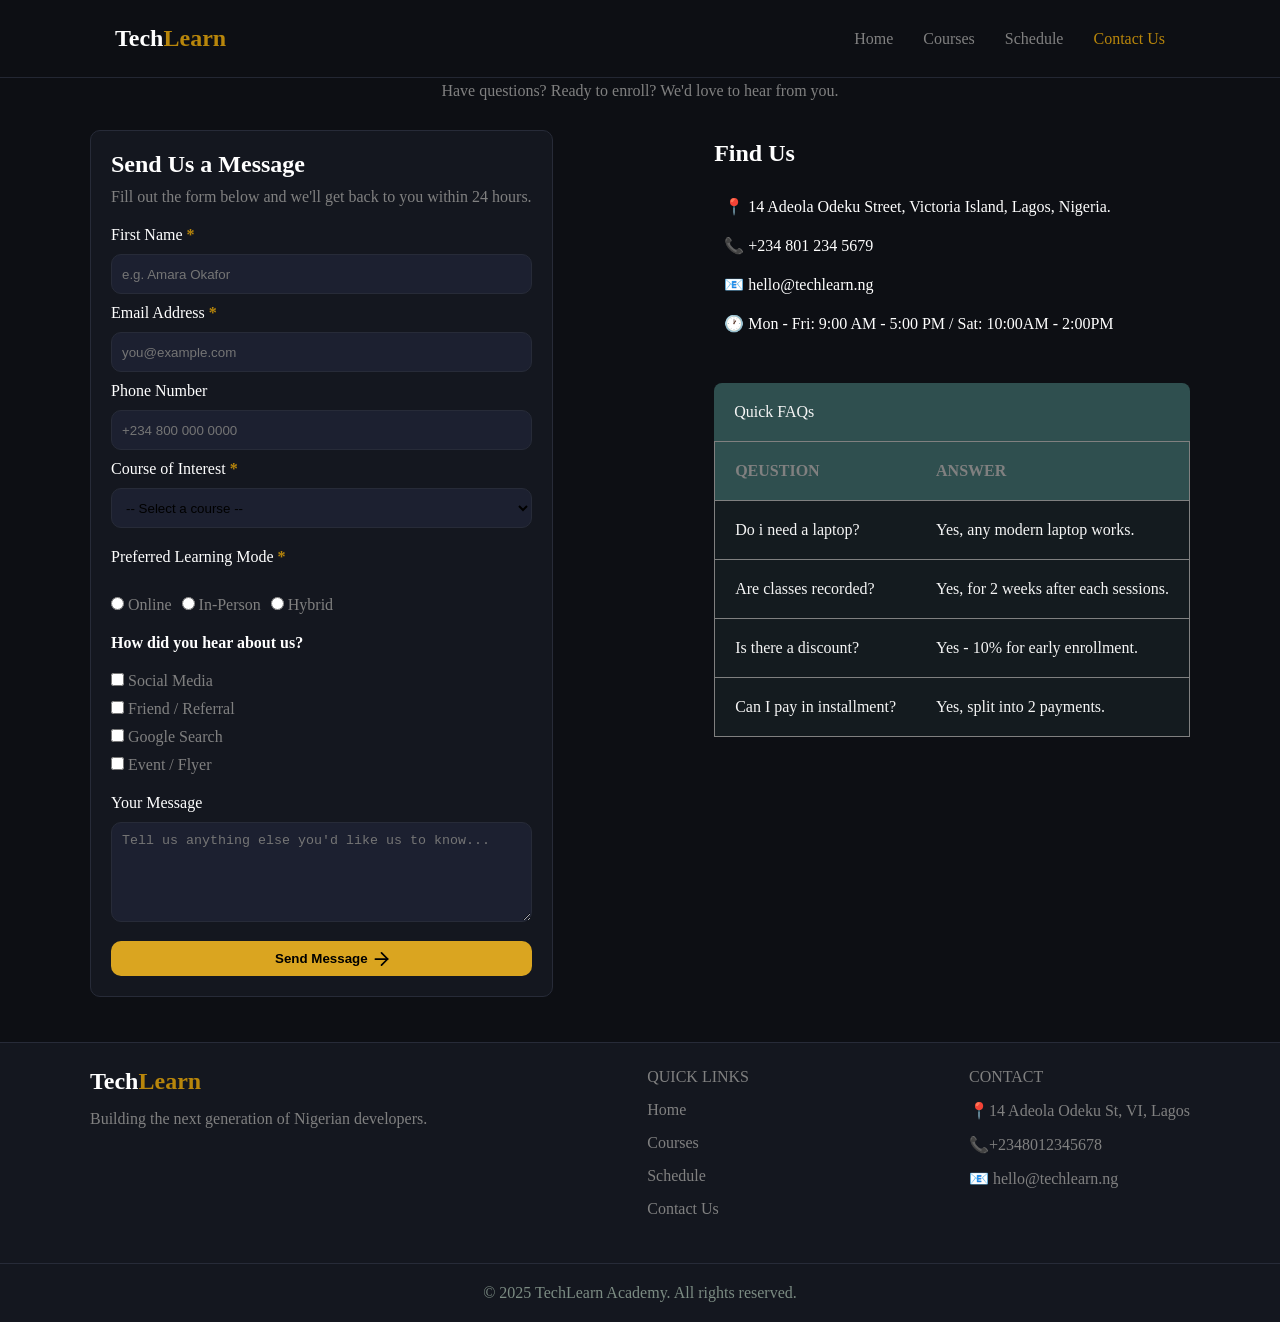
==== contact.html @ 4e8b13d3 "first commit" ====
<!DOCTYPE html>
<html lang="en">
<head>
    <meta charset="UTF-8">
    <meta name="viewport" content="width=device-width, initial-scale=1.0">
    <title>Contact page</title>
    <link rel="stylesheet" href="style.css">
</head>
<body>
    <header>
        <div class="container">
            <div id="logo">
                <h2>Tech<span id="gold">Learn</span></h2>
            </div>
            <navbar class="nav">
                <ul>
                    <li><a href="index.html" target="_blank">Home</a></li>
                    <li><a href="index.html#courses" target="_blank">Courses</a></li>
                    <li><a href="index.html#class-schedule"  target="_blank">Schedule</a></li>
                    <li><a id="active" href="contact.html" target="_blank">Contact Us</a></li>
                </ul>
            </navbar>
        </div>
    </header>

    <section id="layout">
        <div class="container">
            <h1 id="white4">Contact <span id="gold">Us</span></h1>
            <p id="gray">Have questions? Ready to enroll? We'd love to hear from you.</p>

            <div class="container-layout-flex">
                <div class="left-side-layout">
                    <form>
                        <h2>Send Us a Message</h2>
                        <p>Fill out the form below and we'll get back to you within 24 hours.</p>

                        <label for="fname">First Name <span id="gold">*</span></label>
                        <input class="focus-cls" type="text" name="firstname" id="fname" placeholder="e.g. Amara Okafor" required>
                        <label for="email">Email Address <span id="gold">*</span></label>
                        <input class="focus-cls" type="email" name="email" id="email" placeholder="you@example.com" required>
                        <label for="number">Phone Number</label>
                        <input class="focus-cls" type="number" name="number" id="number" placeholder="+234 800 000 0000" required>
                        <label for="course">Course of Interest <span id="gold">*</span></label>
                        <select class="focus-cls" name="course" id="course" required>
                        <option value="" disabled selected>-- Select a course --</option>
                        <option value="">HTML & CSS Foundations</option>
                        <option value="">Full-Stack Javascript</option>
                        <option value="">UI/UX & Design System</option>
                        <option value="">Python for Beginners</option>
                        <option value="">Other / Not sure yet</option>
                        </select>

                        <p id="white2">Preferred Learning Mode <span id="gold">*</span></p>
                        <div class="preferred-mode">
                            <label class="color-gray"><input type="radio" name="radio" id="radio"> Online</label>
                            <label class="color-gray"><input type="radio" name="radio" id="radio"> In-Person</label>
                            <label class="color-gray"><input type="radio" name="radio" id="radio"> Hybrid</label>                    
                        </div>
                
                        <p id="white3">How did you hear about us?</p>
                        <label class="color-gray"><input type="checkbox" name="checkbox" id="checkbox"> Social Media</label>
                        <label class="color-gray"><input type="checkbox" name="checkbox" id="checkbox"> Friend / Referral</label>
                        <label class="color-gray"><input type="checkbox" name="checkbox" id="checkbox"> Google Search</label>
                        <label class="color-gray"><input type="checkbox" name="checkbox" id="checkbox"> Event / Flyer</label>
                
                        <label class="your-message" for="message">Your Message</label>
                        <textarea class="focus-cls" name="message" id="message" placeholder="Tell us anything else you'd like us to know..."></textarea>
                        <button class="submit-message" type="submit">
                                Send Message 
                            <svg class="message" xmlns="http://www.w3.org/2000/svg" width="24" height="24" viewBox="0 0 24 24" fill="none" stroke="currentColor" stroke-width="2" stroke-linecap="round" stroke-linejoin="round" class="lucide lucide-arrow-right-icon lucide-arrow-right"><path d="M5 12h14"/><path d="m12 5 7 7-7 7"/></svg> 
                        </button>
                    </form>
                </div>

                <div class="right-side-layout">
                    <div id="find-us">
                        <h2 id="white">Find Us</h2>
                        <div id="semiwhite">
                            <p>📍 14 Adeola Odeku Street, Victoria Island, Lagos, Nigeria.</p>
                            <p id="hover">📞 +234 801 234 5679</p>
                            <p id="hover">📧 hello@techlearn.ng</p>
                            <p>🕐 Mon - Fri: 9:00 AM - 5:00 PM / Sat: 10:00AM - 2:00PM</p>
                        </div>
                    </div>
                    <table id="table2">
                        <caption>Quick FAQs</caption>
                        <thead>
                            <th>QEUSTION</th>
                            <th>ANSWER</th>
                        </thead>
                        <tbody>
                            <td>Do i need a laptop?</td>
                            <td>Yes, any modern laptop works.</td>
                        </tbody>
                        <tbody>
                            <td>Are classes recorded?</td>
                            <td>Yes, for 2 weeks after each sessions.</td>
                        </tbody>
                        <tbody>
                            <td>Is there a discount?</td>
                            <td>Yes - 10% for early enrollment.</td>
                        </tbody>
                        <tbody>
                            <td>Can I pay in installment?</td>
                            <td>Yes, split into 2 payments.</td>
                        </tbody>
                    </table>
                </div>
            </div>
        </div>
    </section>

    <footer id="footer">
        <div class="container">
            <div>
                <h2>Tech<span id="gold">Learn</span></h2>
                <p>Building the next generation of Nigerian developers.</p>
            </div>
            <div>
                <p>QUICK LINKS</p>
                <ul>
                    <li><a href="index.html" target="_blank">Home</a></li>
                    <li><a href="index.html#courses" target="_blank">Courses</a></li>
                    <li><a href="index.html#class-schedule" target="_blank">Schedule</a></li>
                    <li><a href="contact.html" target="_blank">Contact Us</a></li>
                </ul>
            </div>
            <div>
                <p>CONTACT</p>
                <p>📍14 Adeola Odeku St, VI, Lagos</p>
                <p>📞+2348012345678</p>
                <p>📧 hello@techlearn.ng</p>
            </div>
        </div>
    </footer>
            <div class="footer">
                <p>&copy; 2025 TechLearn Academy. All rights reserved.</p>
            </div>
</body>
</html>
---- style.css ----
*{
    box-sizing: border-box;
    margin: 0;
    padding: 0;
}

#gold{
    color: darkgoldenrod;
    font-weight: bold;
}

html{
    scroll-behavior: smooth;
}

:root{
    
}

.container{
    max-width: 1100px;
    margin: auto;
}

header {
    background-color: #0d0f14;
    border-bottom: 1px solid #232733;
    position: fixed;
    width: 100%;
}

header > div {
    background-color: #0d0f14;
    display: flex;
    justify-content: space-between;
    align-items: center;
}

header #logo{
    color: white;
    padding: 25px;
    font-size: 1rem;
    font-weight: bold;
}

header .nav ul{
    display: flex;
    gap: 30px;
    padding: 25px;
    list-style: none;
}

header .nav ul li a{
    text-decoration: none;
    color: grey;
    font-size: 1rem;
}

header .nav .active{
    color: darkgoldenrod;
}

header .nav ul li a:hover{
    cursor: pointer;
    color: darkgoldenrod;
}

#showcase{
    background-color: #0d0f14;
    padding: 25px;
}

#showcase .container {
    display: flex;
    justify-content: space-between;
    align-items: center;
    margin-top: 100px;
}

#showcase .container .left-side {
    width: 50%;
}

#showcase .container .right-side {
    width: 50%;
    display: flex;
    justify-content: end;
}

#showcase .container .right-side img {
    width: 350px;
}

#showcase #location{
    color: gray;
    background-color: rgba(47, 60, 79, 0.397);
    border: 1px solid grey;
    border-radius: 20px;
    width: 60%;
    height: 40px;
    display: flex;
    justify-content: center;
    align-items: center;
    margin-bottom: 1rem;
    font-size: 10px;
}

#showcase h1{
    color: white;
    font-weight: bold;
    font-size: 80px;
    margin-bottom: 1rem;
}

#showcase p{
    color: gray;
    font-weight: bold;
    font-size: 20px;
    margin-bottom: 1.8rem;
}

#showcase .container .btn{
    display: flex;
    align-items: center;
    gap: 15px
}

#showcase .container .btn button{
    font-weight: bold;
    color: #000;
    padding: 12px;
    border: none;
    border-radius: 10px;
    margin-bottom: 2rem;
    transition: all  0.5s ease;
}

#showcase .container .btn .active button{
    background-color: darkgoldenrod;
    color: #000;
    border: 1px solid darkgoldenrod;
    cursor: pointer;
}

#showcase .container .btn .border button{
    background-color: transparent;
    color: #fff;
    border: 1px solid #272b38;
    cursor: pointer;
}

#showcase .container .btn button:hover{
   background-color: black; 
   color: darkgoldenrod;
   border: 1px solid darkgoldenrod;
   transform: translateY(-5px);
}



#showcase img{
    margin-top: 2rem;
    width: 200px;
}

#newsletter{
    background-color: #14171f;
    border-top: 1px solid #272b38;
    border-bottom: 1px solid #272b38;
    /* padding: 25px; */
}

#newsletter .container{
    display: grid;
    grid-template-columns: repeat(4, 1fr);
}

#newsletter .container p{
    color: white;
    padding: 1.5rem;
    /* border-right: 1px solid #272b38; */
    /* border-top: 1px solid #272b38; */
}

#newsletter .container > *:not(:last-child) {
    border-right: 1px solid #272b38;
}

.main{
    background-color: #0d0f14;
    padding: 25px;
    width: 100%;
}
.main .container{    
    /* width: 100%; */
}

#course-cards-container{
    display: flex;
    flex-wrap: wrap;
    width: 100%;
    gap: 2%;
}

#course-cards-container #card{
    width: 31%;
    display: flex;
    flex-direction: column;
    gap: 2px;
    background-color: #14171f;
}

.main .container h2{
    color: white;
    font-weight: bold;
    margin-bottom: 10px;
    padding: 10px;
    text-align: center;
}

.main .container p{
    text-align: center;
    color: grey;
    margin-bottom: 15px;
}

.main #card{
    background-color: darkslategray;
    margin-bottom: 10px;
    border: 1px solid grey;
    border-radius: 15px;
    padding: 15px;
}

.main #card a{
    padding: 15px;
}

.main #card h3{
    color: white;
    margin-bottom: 15px;
}

.main #card p{
    text-align: left;
}

.main #card .card1{
    padding: 10px;
    background-color: rgb(79, 76, 47);
    border: 1px solid goldenrod;
    max-width: 150px;
    text-align: center;
    border-radius: 18px;
    margin-bottom: 15px;
    color: goldenrod;
}

.main #card:hover{
    border: 1px solid rgb(0, 140, 255);
    cursor: pointer;
}

.main #flex{
    display: flx;
    gap: 10x;
    flex-wrap: rap;
}

.main #card a{
    color: white;
    text-decoration: none;
    font-weight: bold;
    border: 1px solid grey;
    background-color: rgba(47, 60, 79, 0.397);
    display: flex;
    justify-content: center;
    border-radius: 5px;
    max-width: 100%;
    margin: 15px;   
}

.main #card a:hover{
    background-color: rgba(255, 217, 0, 0.815);
    border: none;
}

.schedule{
    background-color: #14171f;
    padding: 25px;
    text-align: centr;
}

.schedule .container h2{
    color: white;
    margin-bottom: 10px;
    text-align: center;
    padding: 20px;
} 

.schedule .container p{
    color: #848ca0;
    font-size: 20px;
    margin-bottom: 30px;
    text-align: center;
}

.schedule .container table th{
    text-align: left;
    color: gray;
    background-color: rgba(47, 60, 79, 0.397);
    padding: 15px;
    border-bottom: 1px solid gray;
}

.schedule .container table{
    border-collapse: collapse;
    width: 100%;
}

.schedule .container table td{
    padding: 15px;
    color: white;
    border-bottom: 1px solid gray;
    margin-top: 10px;
}

.schedule .container table .open{
    background-color: #173229;
    color: #46cd6c;
    padding-inline: 10px;
    padding-block: 5px;
    border-radius: 50px;
    width: fit-content;
}

.schedule .container table .full{
    background-color: #351e24;
    color: #f86450;
    padding-inline: 10px;
    padding-block: 5px;
    border-radius: 50px;
    width: fit-content;
}

.schedule .container table .soon{
    background-color: #1a273f;
    color: #5b9ff6;
    text-align: left;
    padding-inline: 10px;
    padding-block: 5px;
    border-radius: 50px;
    width: fit-content;
}

.schedule .container table tbody:hover{
        background-color: rgba(47, 60, 79, 0.397);
}

#about{
    background-color: #0d0f14;
    padding: 25px;
}

#about .container h3{
    margin-top: 20px;
    color: white;
    font-size: 30px;
    font-weight: bold;
}

#about .container p{
    color: #8b90a0;
}

#about .container {
    display: flex;
    justify-content: center;
    align-items: center;
    gap: 40px;
    margin-bottom: 50px;
}

#about .container .about-left-side{
    display: flex;
    flex-direction: column;
    gap: 25px;
    width: 50%;
}

#about .container .about-right-side{
    display: grid;
    grid-template-columns: 1fr 1fr 1fr 1fr;
    border: 1px solid #272b38;
    border-radius: 10px;
    height: 100px;
    gap: 10px;
    width: 50%;
}

#about .container .about-right-side  div {
    border-right: 1px solid #272b38;
    display: flex;
    flex-direction: column;
    justify-content: center;
    align-items: center;
}

#about .container .about-right-side  div:last-child {
    border-right: none;
}

#about .container .touch{
    text-decoration: none;
    color: black;
    background-color: goldenrod;
    padding: 10px;
    border: 1px solid goldenrod;
    border-radius: 8px;
    display: flex;
    justify-content: center;
    width: 150px;
    margin-bottom: 50px;
}

#about .container .touch:hover{
    background-color: black;
    color: goldenrod;
    border: 2px solid gold;
}

#about .container .boxes div{
    border-bottom: 1px solid grey;
    padding: 10px;
}

#about .container .boxes div:last-child{
    border-bottom: none;
}

#footer{
    background-color: #14171f;
    padding: 25px;
    border-top: 1px solid #272b38;
}

#footer .container h2{
    color: white;
    margin-bottom: 15px;
}

#footer .container p{
    color: grey;
    margin-bottom: 15px;
}

#footer .container ul{
    list-style-type: none;
    margin-bottom: 20px;
    display: flex;
    flex-direction: column;
    gap: 15px;
}

#footer .container ul li a{
    color: grey;
    text-decoration: none;
}

#footer .container ul li a:hover{
    color: goldenrod;
}

#footer .container {
    display: flex;
    justify-content: space-between;
}

.footer{
    background-color: #14171f;
    color: #7c8c83;
    text-align: center;
    padding: 20px;
    border-top: 1px solid #272b38;
}



/* CONTACT.HTML STYLES */
#active{
    color: darkgoldenrod;
}

#white{
    color: white;
    font-weight: bold;
    margin-bottom: 10px;
    text-align: left;
    margin-top: 10px;
    margin-bottom: 20px;
}

#white2{
    color: white;
    margin-top: 20px;
    text-align: left;
}

#white3{
    color: white;
    font-weight: bold;
    margin-bottom: 10px;
    text-align: left;
    margin-top: 10px;
    margin-bottom: 20px;
}

#white4{
    color: white;
    font-weight: bold;
    margin-bottom: 10px;
    text-align: center;
    margin-top: 10px;
    margin-bottom: 20px;
}

form .your-message{
    margin-top: 20px;
}

#gray{
    color: gray;
    padding: 0;
    text-align: center;
}

#layout{
    padding: 25px;
    background-color: #0d0f14;
}

.container-layout-flex{
    display: flex;
    justify-content: space-between;
    gap: 30px;
}

.left-side-layout{
    display: flex;
}

.right-side-layout{
    display: flex;
    flex-direction: column;
}

form{
    background-color: #14171f;
    margin-top: 30px;
    border: 1px solid #272b38;
    border-radius: 10px;
    padding: 20px;
    margin-bottom: 20px;
}

.preferred-mode {
    display: flex;
    gap: 10px;
}

form h2{
    color: white;
    font-weight: bold;
    margin-bottom: 10px;
    /* text-align: center; */
}

form p{
    color: gray;
    padding: 0;
    margin-bottom: 20px;
}

form label{
    display: block;
    color: white;
    margin-bottom: 10px;
    margin-top: 10px;
}

form input[type=text], input[type=email], input[type=number], select{
    width: 100%;
    height: 40px;
    border-radius: 10px;
    background-color: #1c2030; 
    border: 1px solid #272b38;
    padding: 10px;
}

form input:focus{
    border: 2px solid goldenrod;
    outline: none;
} 

form select:focus{
    border: 2px solid goldenrod;
    outline: none;
    color: white;
}

form textarea:focus{
    border: 2px solid goldenrod;
    outline: none;
}

form textarea{
    width: 100%;
    height: 100px;
    border-radius: 10px;
    background-color: #1c2030; 
    border: 1px solid #272b38;
    padding: 10px;
}

form button{
    width: 100%;
    display: block;
    background-color: goldenrod;
    padding: 10px;
    font-weight: bold;
    margin-top: 15px;
    border: none;
    border-radius: 10px;
}

button #black{
    color: black;
}

form button:hover{
    background-color: #0d0f14;
    cursor: pointer;
    border: 2px solid gold;
    color: goldenrod;
}

.color-gray{
    color: gray;
}

#hover:hover{
    color: goldenrod;
}

.submit-message{
    /* display: flex;
    flex-direction: row;
    align-items: center;
    justify-items: center;
    width: 100%;
    margin: 10px auto 0;
    padding-left: 200px; */
    position: relative;
}

.message{
    position: absolute;
    bottom: 5px;
    padding-left: 3px;
}

#find-us{
    margin-bottom: 30px;
    margin-top: 30px; 
}

#semiwhite{
    color: white;
    /* padding: 10px; */
}

#semiwhite p{
    padding: 10px;
}

#layout .container #table2  {
    border-width: 0px 1px 1px 1px;
    border-style: solid;
    border-color:  gray;
    margin-top: 10px;
    margin-bottom: 20px;
}

.container #table2, caption{
    background-color: rgba(47, 79, 79, 0.192);
    border-radius: 8px 8px 0 0 !important;
    color: whitesmoke;
    border-collapse: collapse;
}

.container #table2 th{
    color: gray;
    text-align: left;
    padding: 20px;
    border-bottom: 1px solid gray;
    background-color: darkslategrey;
}

.container #table2 th, td{
    padding: 20px;
    border-bottom: 1px solid gray;
}

.container #table2 th{
    border-top: 1px solid gray;
}

.container #table2 caption{
    text-align: left;
    padding: 20px;
    background-color: darkslategrey;
    border-bottom: none;
}













/* Chrome, Safari, Edge, and Opera */
input::-webkit-outer-spin-button,
input::-webkit-inner-spin-button {
  -webkit-appearance: none;
  margin: 0;
}

/* Firefox */
input[type=number] {
  -moz-appearance: textfield;
}

    

/* Responsiveness */
@media screen and (max-width: 760px) {
    #showcase .container {
        width: full;
        display: flex;
        flex-direction: column;
        justify-content: center;
        align-items: center;
        gap: 20px;
    }

    #showcase #location{
        justify-self: center;
        font-size: 13px;
    }
   

    #showcase .container .left-side {
        width: 100%;
        text-align: center;
    }

    #showcase .container .btn{
        justify-content: center;
    }

    #showcase .container .right-side img {
        width: 100%;
        justify-content: center;
    }


    #course-cards-container #card{
        width: 100%;
    }

    /* Newsletter section */
    #newsletter .container{
        display: grid;
        grid-template-columns: 1fr;
    }

    #newsletter .container > *:not(:last-child) {
        border-bottom: 1px solid #272b38;
    }


    /* About section */
    #about .container {
        flex-direction: column;
        gap: 5px;
        justify-content: center;
        align-items: center;
    }

    
    #about .container .about-left-side{
        justify-content: center;
        align-items: center;
        text-align: center;
        width: 100%;
    }

    #about .container .about-right-side{
         width: 100%;
    }

    /* Footer section */
    #footer .container{
        flex-direction: column;
        padding: 20px;
    }
}
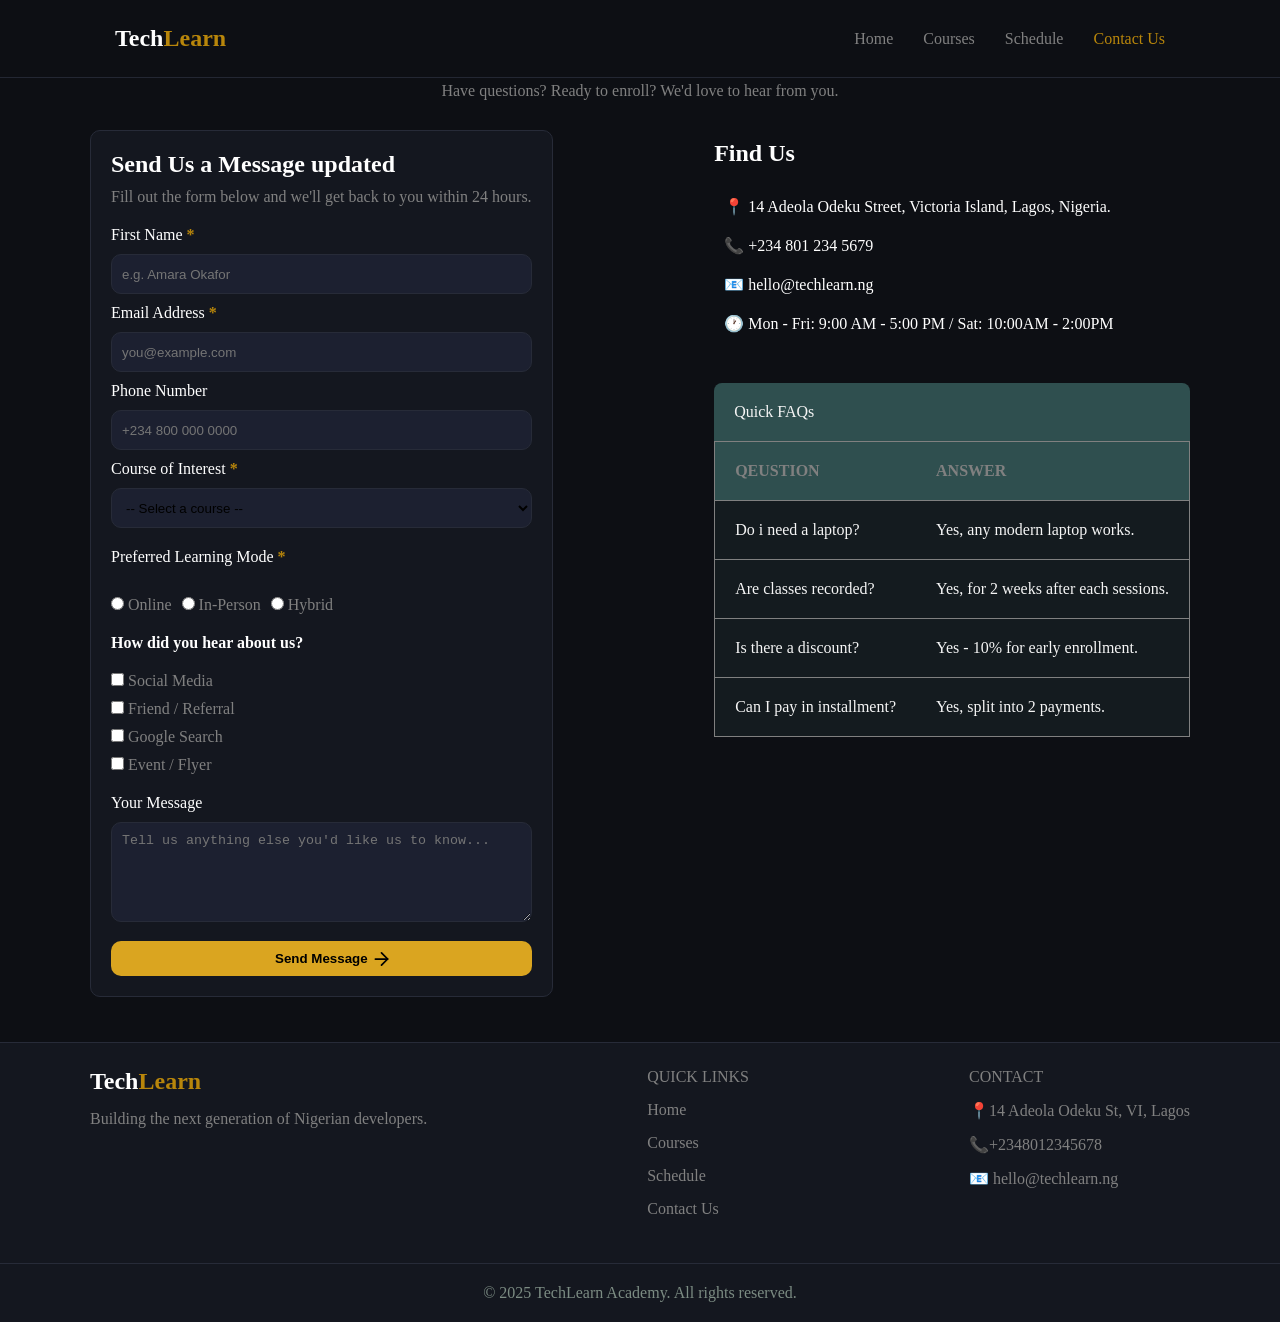
==== commit f9010027: "updated contact us page" ====
--- a/contact.html
+++ b/contact.html
@@ -31,7 +31,7 @@
             <div class="container-layout-flex">
                 <div class="left-side-layout">
                     <form>
-                        <h2>Send Us a Message</h2>
+                        <h2>Send Us a Message updated</h2>
                         <p>Fill out the form below and we'll get back to you within 24 hours.</p>
 
                         <label for="fname">First Name <span id="gold">*</span></label>
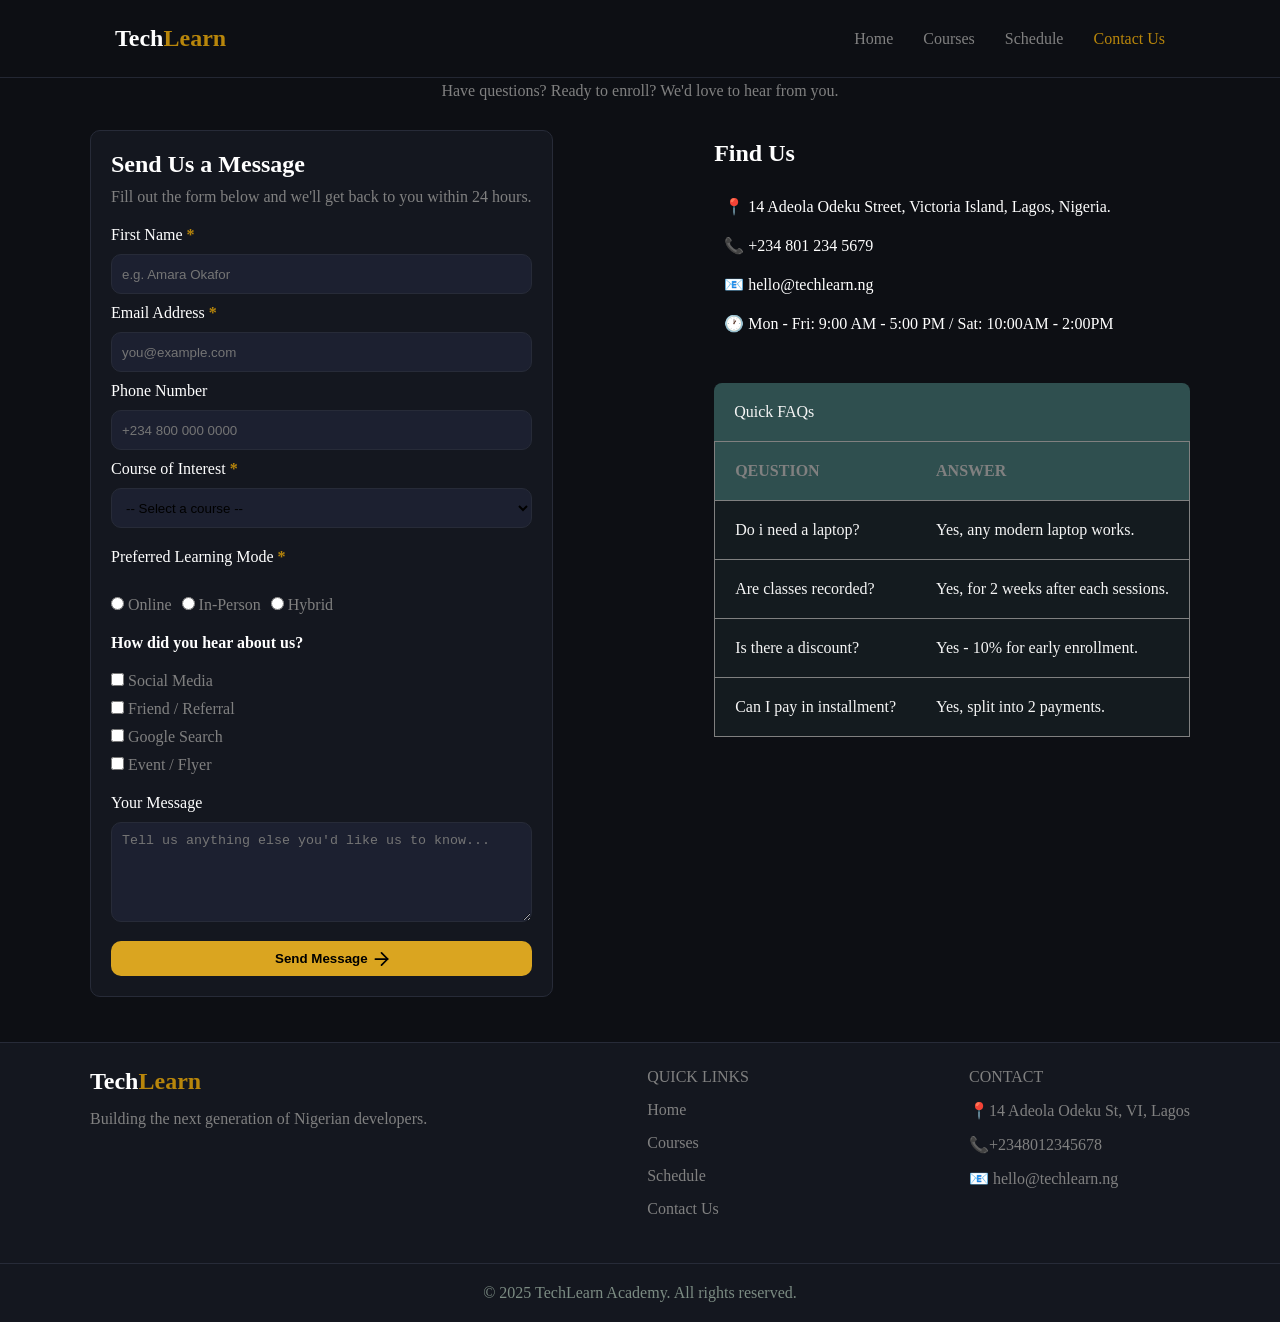
==== commit ab963574: "deleted txt file" ====
--- a/contact.html
+++ b/contact.html
@@ -31,7 +31,7 @@
             <div class="container-layout-flex">
                 <div class="left-side-layout">
                     <form>
-                        <h2>Send Us a Message updated</h2>
+                        <h2>Send Us a Message</h2>
                         <p>Fill out the form below and we'll get back to you within 24 hours.</p>
 
                         <label for="fname">First Name <span id="gold">*</span></label>
